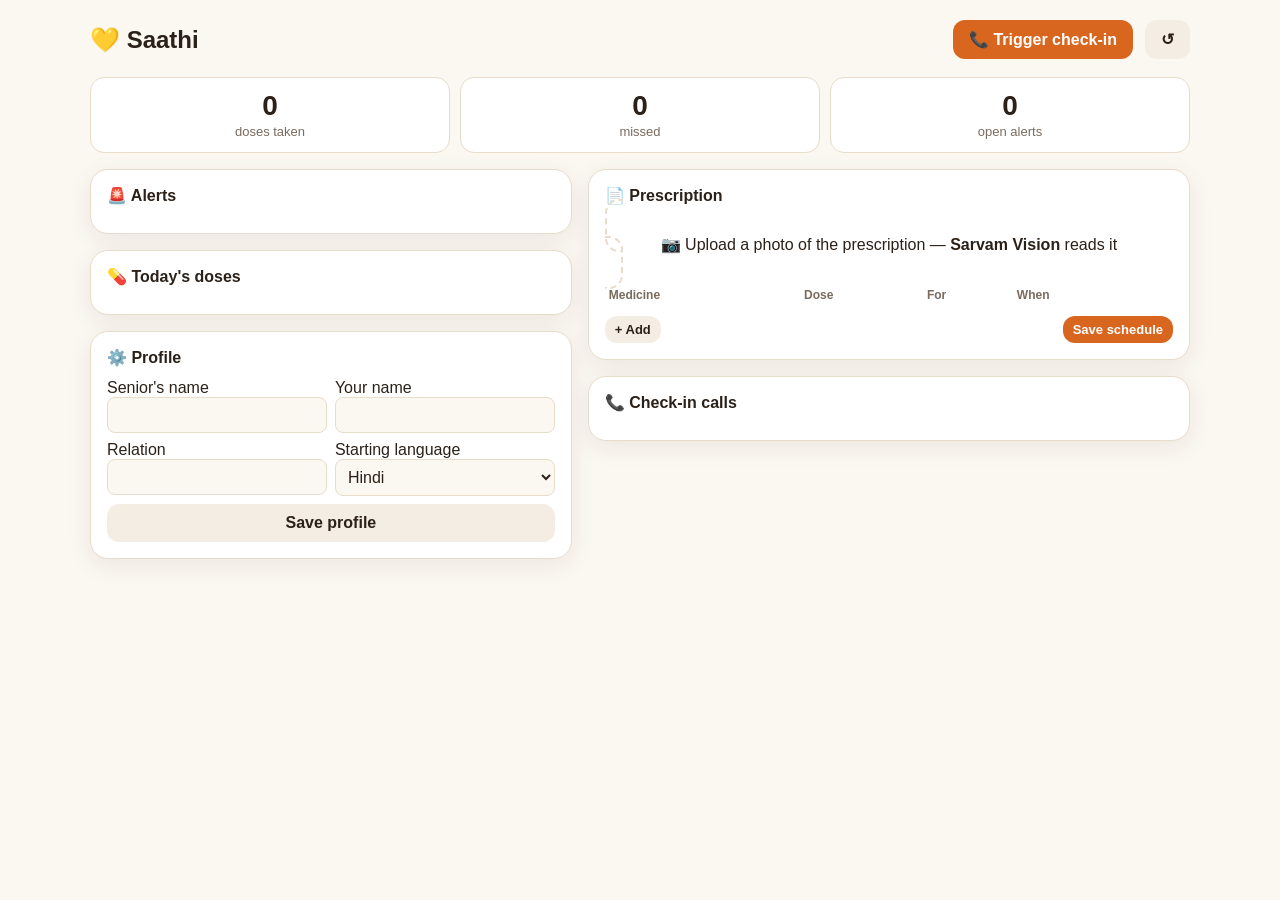
==== static/family.html @ f5ec08d3 "Saathi: elder companion agent on Sarvam AI Co-Authored-By: Claude Opus 5.5 <noreply@anthropic.com>" ====
<!doctype html>
<html lang="en">
<head>
<meta charset="utf-8">
<meta name="viewport" content="width=device-width, initial-scale=1">
<title>Saathi Family</title>
<link rel="stylesheet" href="/static/style.css">
<style>
  body { padding: 20px 16px 40px; }
  .wrap { max-width: 1100px; margin: 0 auto; }
  header { display: flex; flex-wrap: wrap; align-items: center; gap: 12px; margin-bottom: 18px; }
  header h1 { margin: 0; font-size: 24px; }
  header .who { flex: 1; color: var(--muted); }
  .btn { padding: 10px 16px; border-radius: 12px; background: var(--surface-2); color: var(--text); font-weight: 600; }
  .btn.primary { background: var(--accent); color: #fff; }
  .btn.small { padding: 6px 10px; font-size: 13px; }
  .grid { display: grid; grid-template-columns: 1fr 1.25fr; gap: 16px; align-items: start; }
  @media (max-width: 820px) { .grid { grid-template-columns: 1fr; } }
  .card { background: var(--surface); border: 1px solid var(--border); border-radius: var(--radius); padding: 16px; box-shadow: var(--shadow); margin-bottom: 16px; }
  .card h2 { margin: 0 0 12px; font-size: 16px; display: flex; align-items: center; gap: 8px; }
  .card h2 .count { margin-left: auto; }
  .stats { display: grid; grid-template-columns: repeat(3, 1fr); gap: 10px; margin-bottom: 16px; }
  .stat { background: var(--surface); border: 1px solid var(--border); border-radius: 14px; padding: 12px; text-align: center; }
  .stat b { display: block; font-size: 28px; }
  .stat span { font-size: 13px; color: var(--muted); }

  .alert { border-radius: 12px; padding: 10px 12px; margin-bottom: 8px; border-left: 5px solid; }
  .alert.red { background: var(--red-soft); border-color: var(--red); }
  .alert.yellow { background: var(--yellow-soft); border-color: var(--yellow); }
  .alert.ack { opacity: .5; }
  .alert .msg { font-weight: 600; }
  .alert .quote { font-size: 14px; margin-top: 4px; font-style: italic; }
  .alert .foot { display: flex; justify-content: space-between; align-items: center; font-size: 12px; color: var(--muted); margin-top: 6px; }
  .flash { animation: flash 1.2s 3; }
  @keyframes flash { 50% { transform: scale(1.02); box-shadow: 0 0 0 4px var(--red-soft); } }

  .dose { display: flex; align-items: center; gap: 10px; padding: 9px 0; border-bottom: 1px solid var(--border); }
  .dose:last-child { border-bottom: 0; }
  .dose .t { width: 52px; font-weight: 700; font-variant-numeric: tabular-nums; }
  .dose .n { flex: 1; }
  .dose .r { font-size: 13px; color: var(--muted); }

  .upload { border: 2px dashed var(--border); border-radius: 14px; padding: 16px; text-align: center; cursor: pointer; }
  .upload:hover { border-color: var(--accent); }
  table { width: 100%; border-collapse: collapse; font-size: 14px; margin-top: 12px; }
  th { text-align: left; font-size: 12px; color: var(--muted); font-weight: 600; padding: 4px; }
  td { padding: 4px; }
  td input { width: 100%; padding: 6px 8px; border-radius: 8px; border: 1px solid var(--border); background: var(--bg); }
  .slots label { font-size: 12px; white-space: nowrap; margin-right: 6px; }

  .call { border: 1px solid var(--border); border-radius: 14px; padding: 12px; margin-bottom: 10px; }
  .call .head { display: flex; flex-wrap: wrap; gap: 8px; align-items: center; font-size: 14px; }
  .call .sum { margin: 8px 0 0; }
  .live { background: var(--red); color: #fff; }
  details summary { cursor: pointer; font-size: 13px; color: var(--accent); margin-top: 8px; }
  .turn { padding: 6px 0; border-bottom: 1px dashed var(--border); font-size: 14px; }
  .turn .who { font-weight: 700; font-size: 12px; text-transform: uppercase; color: var(--muted); }
  .turn .en { color: var(--muted); font-size: 13px; }
  .settings { display: grid; grid-template-columns: 1fr 1fr; gap: 8px; }
  .settings input, .settings select { width: 100%; padding: 8px; border-radius: 8px; border: 1px solid var(--border); background: var(--bg); }
  .empty { color: var(--muted); font-size: 14px; }
</style>
</head>
<body>
<div class="wrap">
  <header>
    <h1>💛 Saathi</h1>
    <div class="who" id="who"></div>
    <button class="btn primary" id="triggerBtn">📞 Trigger check-in</button>
    <button class="btn" id="resetBtn" title="Reset demo data">↺</button>
  </header>

  <div class="stats">
    <div class="stat"><b id="sTaken">0</b><span>doses taken</span></div>
    <div class="stat"><b id="sMissed">0</b><span>missed</span></div>
    <div class="stat"><b id="sAlerts">0</b><span>open alerts</span></div>
  </div>

  <div class="grid">
    <div>
      <div class="card"><h2>🚨 Alerts <span class="count muted" id="alertCount"></span></h2><div id="alerts"></div></div>
      <div class="card"><h2>💊 Today's doses</h2><div id="doses"></div></div>
      <div class="card">
        <h2>⚙️ Profile</h2>
        <form class="settings" id="profileForm">
          <label>Senior's name<input name="senior_name"></label>
          <label>Your name<input name="family_name"></label>
          <label>Relation<input name="relation"></label>
          <label>Starting language
            <select name="language">
              <option value="hi-IN">Hindi</option><option value="ta-IN">Tamil</option><option value="te-IN">Telugu</option>
              <option value="kn-IN">Kannada</option><option value="ml-IN">Malayalam</option><option value="mr-IN">Marathi</option>
              <option value="bn-IN">Bengali</option><option value="gu-IN">Gujarati</option><option value="pa-IN">Punjabi</option>
              <option value="od-IN">Odia</option><option value="en-IN">English</option>
            </select>
          </label>
          <button class="btn" style="grid-column: span 2">Save profile</button>
        </form>
      </div>
    </div>

    <div>
      <div class="card">
        <h2>📄 Prescription <span class="count muted" id="rxInfo"></span></h2>
        <label class="upload" id="uploadBox">
          <input type="file" id="rxFile" accept="image/jpeg,image/png,application/pdf" hidden>
          <div id="uploadMsg">📷 Upload a photo of the prescription — <b>Sarvam Vision</b> reads it</div>
        </label>
        <table>
          <thead><tr><th>Medicine</th><th>Dose</th><th>For</th><th>When</th><th></th></tr></thead>
          <tbody id="meds"></tbody>
        </table>
        <div style="display:flex;gap:8px;margin-top:10px">
          <button class="btn small" id="addMed">+ Add</button>
          <button class="btn small primary" id="saveMeds" style="margin-left:auto">Save schedule</button>
        </div>
      </div>
      <div class="card"><h2>📞 Check-in calls</h2><div id="calls"></div></div>
    </div>
  </div>
</div>

<script>
const $ = (id) => document.getElementById(id);
const esc = (s) => String(s ?? "").replace(/[&<>"']/g, c => ({ "&": "&amp;", "<": "&lt;", ">": "&gt;", '"': "&quot;", "'": "&#39;" }[c]));
const LANG = { "hi-IN": "Hindi", "ta-IN": "Tamil", "te-IN": "Telugu", "kn-IN": "Kannada", "ml-IN": "Malayalam", "mr-IN": "Marathi",
  "bn-IN": "Bengali", "gu-IN": "Gujarati", "pa-IN": "Punjabi", "od-IN": "Odia", "en-IN": "English", "as-IN": "Assamese", "ur-IN": "Urdu" };
const SLOTS = [["08:00", "Morning"], ["14:00", "Afternoon"], ["20:00", "Night"]];
const fmtTime = (iso) => iso ? new Date(iso).toLocaleTimeString("en-IN", { hour: "numeric", minute: "2-digit" }) : "";
const to12 = (t) => { const [h, m] = t.split(":").map(Number); return `${(h % 12) || 12}:${String(m).padStart(2, "0")} ${h < 12 ? "AM" : "PM"}`; };

let medsDirty = false, profileLoaded = false, seenAlerts = null;

function render(s) {
  const p = s.profile;
  $("who").textContent = `Caring for ${p.senior_name} · ${p.family_name} (${p.relation})`;
  if (!profileLoaded) {
    for (const [k, v] of Object.entries(p)) { const el = $("profileForm").elements[k]; if (el) el.value = v; }
    profileLoaded = true;
  }

  const taken = s.doses.filter(d => d.status === "taken").length;
  const missed = s.doses.filter(d => d.status === "missed").length;
  const open = s.alerts.filter(a => !a.ack);
  $("sTaken").textContent = `${taken}/${s.doses.length}`;
  $("sMissed").textContent = missed;
  $("sAlerts").textContent = open.length;
  $("alertCount").textContent = open.length ? `${open.length} open` : "";

  // alerts (flash new ones)
  const ids = new Set(s.alerts.map(a => a.id));
  $("alerts").innerHTML = s.alerts.length ? s.alerts.map(a => `
    <div class="alert ${a.level} ${a.ack ? "ack" : ""} ${seenAlerts && !seenAlerts.has(a.id) ? "flash" : ""}">
      <div class="msg">${a.level === "red" ? "🔴" : "🟡"} ${esc(a.message)}</div>
      ${a.quote ? `<div class="quote">“${esc(a.quote)}”</div>` : ""}
      <div class="foot"><span>${fmtTime(a.ts)}</span>${a.ack ? "Seen" : `<button class="btn small" onclick="ack('${a.id}')">Mark seen</button>`}</div>
    </div>`).join("") : `<div class="empty">No alerts. All good 🌿</div>`;
  seenAlerts = ids;

  $("doses").innerHTML = s.doses.length ? s.doses.map(d => `
    <div class="dose">
      <div class="t">${to12(d.time).replace(" ", "<br><small>")}</small></div>
      <div class="n">${esc(d.name)} <span class="muted">${esc(d.strength)}</span>
        ${d.reason ? `<div class="r">${esc(d.reason)}</div>` : ""}</div>
      <span class="pill ${d.status}">${d.status}</span>
    </div>`).join("") : `<div class="empty">No medicines yet — upload a prescription.</div>`;

  if (!medsDirty) renderMeds(s.medicines);
  if (s.prescription) $("rxInfo").textContent = [s.prescription.doctor && `Dr: ${s.prescription.doctor}`, `read ${fmtTime(s.prescription.at)}`].filter(Boolean).join(" · ");

  $("calls").innerHTML = s.calls.length ? s.calls.map(c => `
    <div class="call">
      <div class="head">
        ${c.status === "live" ? `<span class="pill live">● LIVE</span>` : ""}
        <b>${fmtTime(c.started)}</b>
        ${[...new Set(c.turns.map(t => t.lang))].map(l => `<span class="pill lang">${esc(LANG[l] || l)}</span>`).join("")}
        ${c.mood ? `<span class="muted">Mood: ${esc(c.mood)}</span>` : ""}
      </div>
      ${c.summary ? `<p class="sum">${esc(c.summary)}</p>` : c.status === "live" ? `<p class="sum muted">Call in progress…</p>` : ""}
      <details ${c.status === "live" ? "open" : ""}><summary>Transcript (${c.turns.length} turns)</summary>
        ${c.turns.map(t => `<div class="turn"><div class="who">${t.role === "saathi" ? "Saathi" : esc(p.senior_name)} ${t.via === "voice" ? "🎤" : ""}</div>
          <div>${esc(t.text)}</div>${t.en && t.en !== t.text ? `<div class="en">${esc(t.en)}</div>` : ""}</div>`).join("")}
      </details>
    </div>`).join("") : `<div class="empty">No calls yet. Press “Trigger check-in”.</div>`;
}

function renderMeds(meds) {
  $("meds").innerHTML = meds.map(m => `
    <tr data-id="${esc(m.id)}" data-food="${esc(m.food)}">
      <td><input name="name" value="${esc(m.name)}"></td>
      <td><input name="strength" value="${esc(m.strength)}"></td>
      <td><input name="purpose" value="${esc(m.purpose)}" placeholder="e.g. BP"></td>
      <td class="slots">${SLOTS.map(([t, l]) => `<label><input type="checkbox" value="${t}" ${m.times.includes(t) ? "checked" : ""} style="width:auto"> ${l}</label>`).join("")}</td>
      <td><button class="btn small" onclick="this.closest('tr').remove(); medsDirty = true">✕</button></td>
    </tr>`).join("");
}
$("meds").addEventListener("input", () => medsDirty = true);
$("addMed").onclick = () => {
  medsDirty = true;
  const rows = readMeds();
  rows.push({ id: null, name: "", strength: "", purpose: "", times: ["08:00"] });
  renderMeds(rows);
};
function readMeds() {
  return [...$("meds").querySelectorAll("tr")].map(tr => ({
    id: tr.dataset.id && tr.dataset.id !== "null" && !tr.dataset.id.startsWith("rx") ? tr.dataset.id : null,
    name: tr.querySelector("[name=name]").value.trim(),
    strength: tr.querySelector("[name=strength]").value.trim(),
    purpose: tr.querySelector("[name=purpose]").value.trim(),
    times: [...tr.querySelectorAll("input[type=checkbox]:checked")].map(c => c.value),
    food: tr.dataset.food || "",
  }));
}
$("saveMeds").onclick = async () => {
  const meds = readMeds().filter(m => m.name && m.times.length);
  await fetch("/api/medicines", { method: "POST", headers: { "Content-Type": "application/json" }, body: JSON.stringify(meds) });
  medsDirty = false; refresh();
};

$("rxFile").onchange = async (e) => {
  const file = e.target.files[0];
  if (!file) return;
  $("uploadMsg").innerHTML = "⏳ Sarvam Vision is reading the prescription…";
  const f = new FormData(); f.append("file", file);
  try {
    const res = await fetch("/api/prescription", { method: "POST", body: f });
    const r = await res.json();
    if (!res.ok) throw new Error(r.detail);
    if (!r.medicines.length) throw new Error("No medicines found — try a clearer photo");
    medsDirty = true;
    renderMeds(r.medicines);
    $("uploadMsg").innerHTML = `✅ Found <b>${r.medicines.length}</b> medicines${r.doctor ? ` from ${esc(r.doctor)}` : ""}. Check them and press <b>Save schedule</b>.`;
  } catch (err) {
    $("uploadMsg").textContent = "⚠️ " + err.message;
  }
  e.target.value = "";
};

$("profileForm").onsubmit = async (e) => {
  e.preventDefault();
  const body = Object.fromEntries(new FormData(e.target));
  await fetch("/api/profile", { method: "POST", headers: { "Content-Type": "application/json" }, body: JSON.stringify(body) });
  refresh();
};

async function ack(id) { await fetch(`/api/ack/${id}`, { method: "POST" }); refresh(); }
$("triggerBtn").onclick = async () => {
  $("triggerBtn").textContent = "📞 Ringing…";
  await fetch("/api/trigger-call", { method: "POST" });
  setTimeout(() => $("triggerBtn").textContent = "📞 Trigger check-in", 2500);
};
$("resetBtn").onclick = async () => {
  if (!confirm("Reset all demo data?")) return;
  await fetch("/api/reset", { method: "POST" });
  medsDirty = false; profileLoaded = false; seenAlerts = null; refresh();
};

async function refresh() {
  try { render(await (await fetch("/api/state")).json()); } catch (e) {}
}
refresh(); setInterval(refresh, 2000);
</script>
</body>
</html>
---- static/style.css ----
:root {
  --bg: #fbf7f1;
  --surface: #ffffff;
  --surface-2: #f4ede3;
  --text: #2b2118;
  --muted: #7a6b5d;
  --border: #e8dccb;
  --accent: #d9661f;
  --accent-soft: #fde7d6;
  --green: #1f9d55;
  --green-soft: #dcf5e6;
  --red: #d63a3a;
  --red-soft: #fde2e2;
  --yellow: #c98a00;
  --yellow-soft: #fff3cf;
  --shadow: 0 6px 24px rgba(60, 40, 20, 0.08);
  --radius: 18px;
  font-family: -apple-system, BlinkMacSystemFont, "Segoe UI", "Noto Sans", "Noto Sans Devanagari", "Noto Sans Tamil", sans-serif;
}
@media (prefers-color-scheme: dark) {
  :root:not([data-theme="light"]) {
    --bg: #17130f; --surface: #221c16; --surface-2: #2b241d; --text: #f3ebe1; --muted: #b3a493;
    --border: #3a3027; --accent: #f08a46; --accent-soft: #3d2718; --green: #3cc47a; --green-soft: #173323;
    --red: #f06363; --red-soft: #3d1c1c; --yellow: #e7b23a; --yellow-soft: #3a2f14; --shadow: none;
  }
}
* { box-sizing: border-box; }
html, body { margin: 0; background: var(--bg); color: var(--text); }
button { font: inherit; cursor: pointer; border: 0; }
input, select { font: inherit; color: inherit; }
.muted { color: var(--muted); }
.pill { display: inline-block; padding: 2px 10px; border-radius: 999px; font-size: 12px; font-weight: 600; }
.pill.taken { background: var(--green-soft); color: var(--green); }
.pill.missed { background: var(--red-soft); color: var(--red); }
.pill.pending { background: var(--surface-2); color: var(--muted); }
.pill.lang { background: var(--accent-soft); color: var(--accent); }
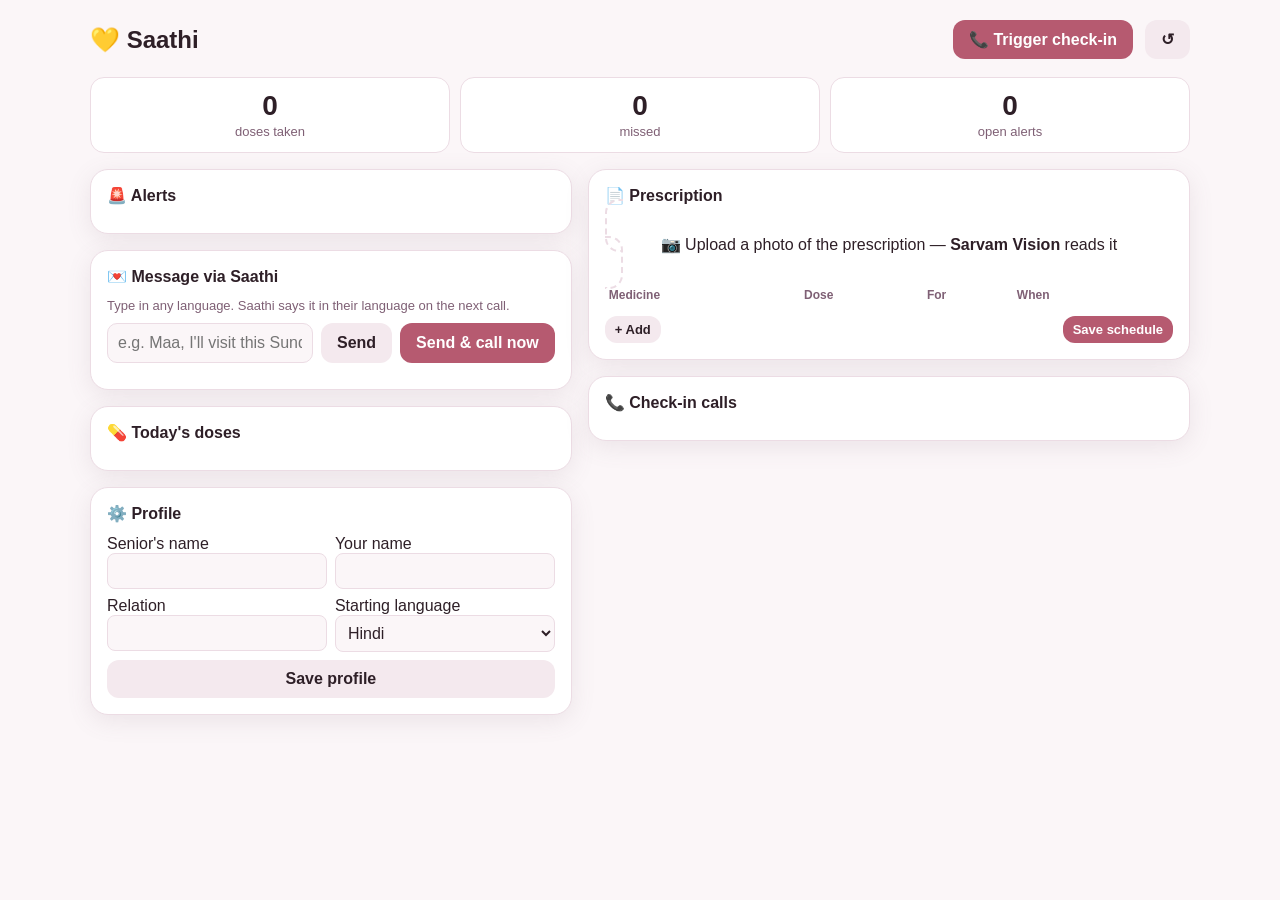
==== commit ad8fe75a: "Stream voice replies, family messages, scam alerts, Sarvam Translate, new palette - Stream Saathi's " ====
--- a/static/family.html
+++ b/static/family.html
@@ -79,6 +79,17 @@
   <div class="grid">
     <div>
       <div class="card"><h2>🚨 Alerts <span class="count muted" id="alertCount"></span></h2><div id="alerts"></div></div>
+      <div class="card">
+        <h2>💌 Message via Saathi</h2>
+        <p class="muted" style="margin:0 0 10px;font-size:13px">Type in any language. Saathi says it in their language on the next call.</p>
+        <form id="msgForm" style="display:flex;gap:8px;flex-wrap:wrap">
+          <input id="msgIn" placeholder="e.g. Maa, I'll visit this Sunday. Love you!" autocomplete="off"
+                 style="flex:1;min-width:180px;padding:10px;border-radius:10px;border:1px solid var(--border);background:var(--bg)">
+          <button class="btn" type="submit">Send</button>
+          <button class="btn primary" type="button" id="msgCallBtn">Send &amp; call now</button>
+        </form>
+        <div id="msgs" style="margin-top:10px"></div>
+      </div>
       <div class="card"><h2>💊 Today's doses</h2><div id="doses"></div></div>
       <div class="card">
         <h2>⚙️ Profile</h2>
@@ -165,6 +176,10 @@
       <span class="pill ${d.status}">${d.status}</span>
     </div>`).join("") : `<div class="empty">No medicines yet — upload a prescription.</div>`;
 
+  $("msgs").innerHTML = (s.messages || []).slice(0, 5).map(m => `
+    <div class="dose"><div class="n">${esc(m.text)}</div>
+      <span class="pill ${m.delivered ? "taken" : "pending"}">${m.delivered ? "✓ delivered" : "⏳ next call"}</span></div>`).join("");
+
   if (!medsDirty) renderMeds(s.medicines);
   if (s.prescription) $("rxInfo").textContent = [s.prescription.doctor && `Dr: ${s.prescription.doctor}`, `read ${fmtTime(s.prescription.at)}`].filter(Boolean).join(" · ");
 
@@ -243,6 +258,17 @@
   refresh();
 };
 
+async function sendMsg(callNow) {
+  const text = $("msgIn").value.trim();
+  if (!text) return;
+  await fetch("/api/message", { method: "POST", headers: { "Content-Type": "application/json" }, body: JSON.stringify({ text }) });
+  $("msgIn").value = "";
+  if (callNow) await fetch("/api/trigger-call", { method: "POST" });
+  refresh();
+}
+$("msgForm").onsubmit = (e) => { e.preventDefault(); sendMsg(false); };
+$("msgCallBtn").onclick = () => sendMsg(true);
+
 async function ack(id) { await fetch(`/api/ack/${id}`, { method: "POST" }); refresh(); }
 $("triggerBtn").onclick = async () => {
   $("triggerBtn").textContent = "📞 Ringing…";
--- a/static/style.css
+++ b/static/style.css
@@ -1,26 +1,28 @@
 :root {
-  --bg: #fbf7f1;
+  /* Palette: mauve -> rose (#7F6075 #8C5F72 #9D5D71 #B65A70 #C9637A) */
+  --mauve-1: #7F6075; --mauve-2: #8C5F72; --mauve-3: #9D5D71; --rose-1: #B65A70; --rose-2: #C9637A;
+  --bg: #fbf6f8;
   --surface: #ffffff;
-  --surface-2: #f4ede3;
-  --text: #2b2118;
-  --muted: #7a6b5d;
-  --border: #e8dccb;
-  --accent: #d9661f;
-  --accent-soft: #fde7d6;
+  --surface-2: #f4e9ee;
+  --text: #2e1f27;
+  --muted: #7F6075;
+  --border: #ecdce4;
+  --accent: #B65A70;
+  --accent-soft: #f7e4eb;
   --green: #1f9d55;
   --green-soft: #dcf5e6;
   --red: #d63a3a;
   --red-soft: #fde2e2;
   --yellow: #c98a00;
   --yellow-soft: #fff3cf;
-  --shadow: 0 6px 24px rgba(60, 40, 20, 0.08);
+  --shadow: 0 6px 24px rgba(127, 96, 117, 0.12);
   --radius: 18px;
   font-family: -apple-system, BlinkMacSystemFont, "Segoe UI", "Noto Sans", "Noto Sans Devanagari", "Noto Sans Tamil", sans-serif;
 }
 @media (prefers-color-scheme: dark) {
   :root:not([data-theme="light"]) {
-    --bg: #17130f; --surface: #221c16; --surface-2: #2b241d; --text: #f3ebe1; --muted: #b3a493;
-    --border: #3a3027; --accent: #f08a46; --accent-soft: #3d2718; --green: #3cc47a; --green-soft: #173323;
+    --bg: #1c1418; --surface: #261b21; --surface-2: #32242c; --text: #f6ecf1; --muted: #c4a9b8;
+    --border: #45323d; --accent: #C9637A; --accent-soft: #3e2330; --green: #3cc47a; --green-soft: #173323;
     --red: #f06363; --red-soft: #3d1c1c; --yellow: #e7b23a; --yellow-soft: #3a2f14; --shadow: none;
   }
 }
